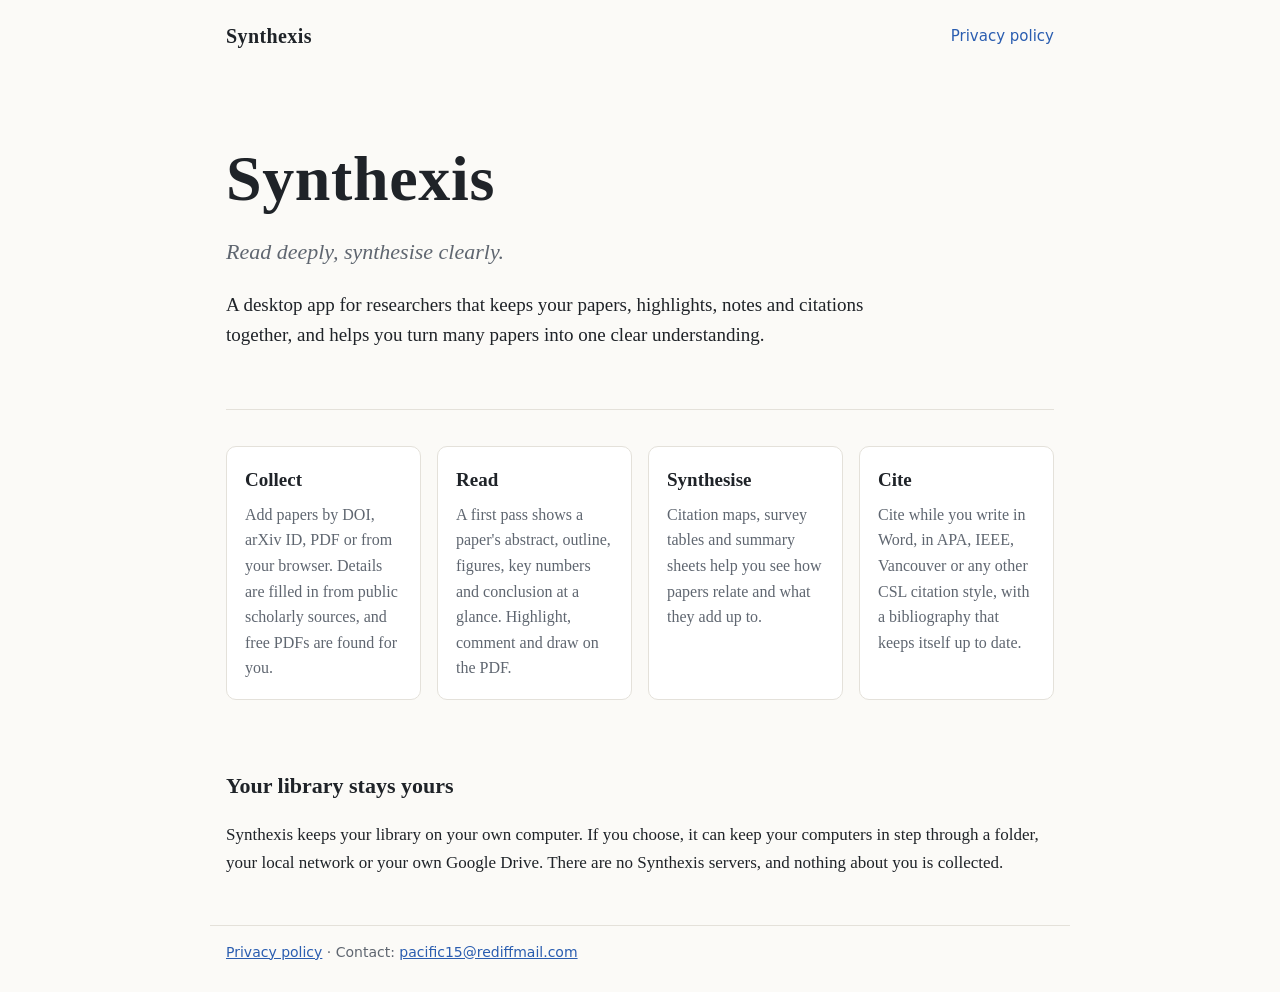
==== index.html @ 5b25b0f1 "Add files via upload" ====
<!doctype html>
<html lang="en">
<head>
  <meta charset="utf-8">
  <meta name="viewport" content="width=device-width, initial-scale=1">
  <title>Synthexis — read deeply, synthesise clearly</title>
  <meta name="description" content="Synthexis is a desktop app for researchers: collect, read, annotate and cite papers, and synthesise them into a literature survey.">
  <link rel="stylesheet" href="style.css">
</head>
<body>
  <header class="top">
    <a class="brand" href="./">Synthexis</a>
    <nav><a href="privacy.html">Privacy policy</a></nav>
  </header>

  <main>
    <section class="hero">
      <h1>Synthexis</h1>
      <p class="tagline">Read deeply, synthesise clearly.</p>
      <p class="lead">A desktop app for researchers that keeps your papers, highlights, notes and citations together, and helps you turn many papers into one clear understanding.</p>
    </section>

    <section class="features">
      <div>
        <h2>Collect</h2>
        <p>Add papers by DOI, arXiv ID, PDF or from your browser. Details are filled in from public scholarly sources, and free PDFs are found for you.</p>
      </div>
      <div>
        <h2>Read</h2>
        <p>A first pass shows a paper's abstract, outline, figures, key numbers and conclusion at a glance. Highlight, comment and draw on the PDF.</p>
      </div>
      <div>
        <h2>Synthesise</h2>
        <p>Citation maps, survey tables and summary sheets help you see how papers relate and what they add up to.</p>
      </div>
      <div>
        <h2>Cite</h2>
        <p>Cite while you write in Word, in APA, IEEE, Vancouver or any other CSL citation style, with a bibliography that keeps itself up to date.</p>
      </div>
    </section>

    <section class="note">
      <h2>Your library stays yours</h2>
      <p>Synthexis keeps your library on your own computer. If you choose, it can keep your computers in step through a folder, your local network or your own Google Drive. There are no Synthexis servers, and nothing about you is collected.</p>
    </section>
  </main>

  <footer>
    <a href="privacy.html">Privacy policy</a> · Contact: <a href="mailto:pacific15@rediffmail.com">pacific15@rediffmail.com</a>
  </footer>
</body>
</html>
---- style.css ----
:root {
  --bg: #fbfaf7;
  --ink: #1f2328;
  --muted: #5f6670;
  --accent: #2a5db0;
  --line: #e4e1da;
  --card: #ffffff;
}
@media (prefers-color-scheme: dark) {
  :root {
    --bg: #15171a;
    --ink: #e8e6e1;
    --muted: #a3a8b0;
    --accent: #7aa7f0;
    --line: #2b2f35;
    --card: #1c1f23;
  }
}
* { box-sizing: border-box; }
body {
  margin: 0;
  background: var(--bg);
  color: var(--ink);
  font: 17px/1.6 Georgia, "Iowan Old Style", "Palatino Linotype", serif;
}
a { color: var(--accent); }
.top, main, footer { max-width: 860px; margin: 0 auto; padding: 0 16px; }
.top { display: flex; justify-content: space-between; align-items: center; padding-top: 20px; padding-bottom: 20px; }
.top nav a { font: 15px system-ui, sans-serif; text-decoration: none; }
.brand { font-size: 20px; font-weight: bold; color: var(--ink); text-decoration: none; letter-spacing: 0.02em; }
.hero { padding: 56px 0 40px; border-bottom: 1px solid var(--line); }
.hero h1 { font-size: clamp(40px, 8vw, 64px); margin: 0; letter-spacing: 0.01em; }
.tagline { font-size: 22px; font-style: italic; color: var(--muted); margin: 4px 0 20px; }
.lead { font-size: 19px; max-width: 640px; }
.features { display: grid; grid-template-columns: repeat(auto-fit, minmax(190px, 1fr)); gap: 16px; padding: 36px 0; }
.features div { background: var(--card); border: 1px solid var(--line); border-radius: 10px; padding: 18px; }
.features h2 { font-size: 19px; margin: 0 0 6px; }
.features p { margin: 0; font-size: 16px; color: var(--muted); }
.note { padding-bottom: 32px; }
.note h2, .doc h2 { font-size: 22px; margin-top: 32px; }
.doc { padding-bottom: 32px; }
.doc h1 { font-size: 36px; margin: 24px 0 0; }
.muted { color: var(--muted); }
code { font-size: 15px; background: var(--card); border: 1px solid var(--line); border-radius: 4px; padding: 1px 4px; }
footer { border-top: 1px solid var(--line); padding-top: 18px; padding-bottom: 32px; font: 14px system-ui, sans-serif; color: var(--muted); }
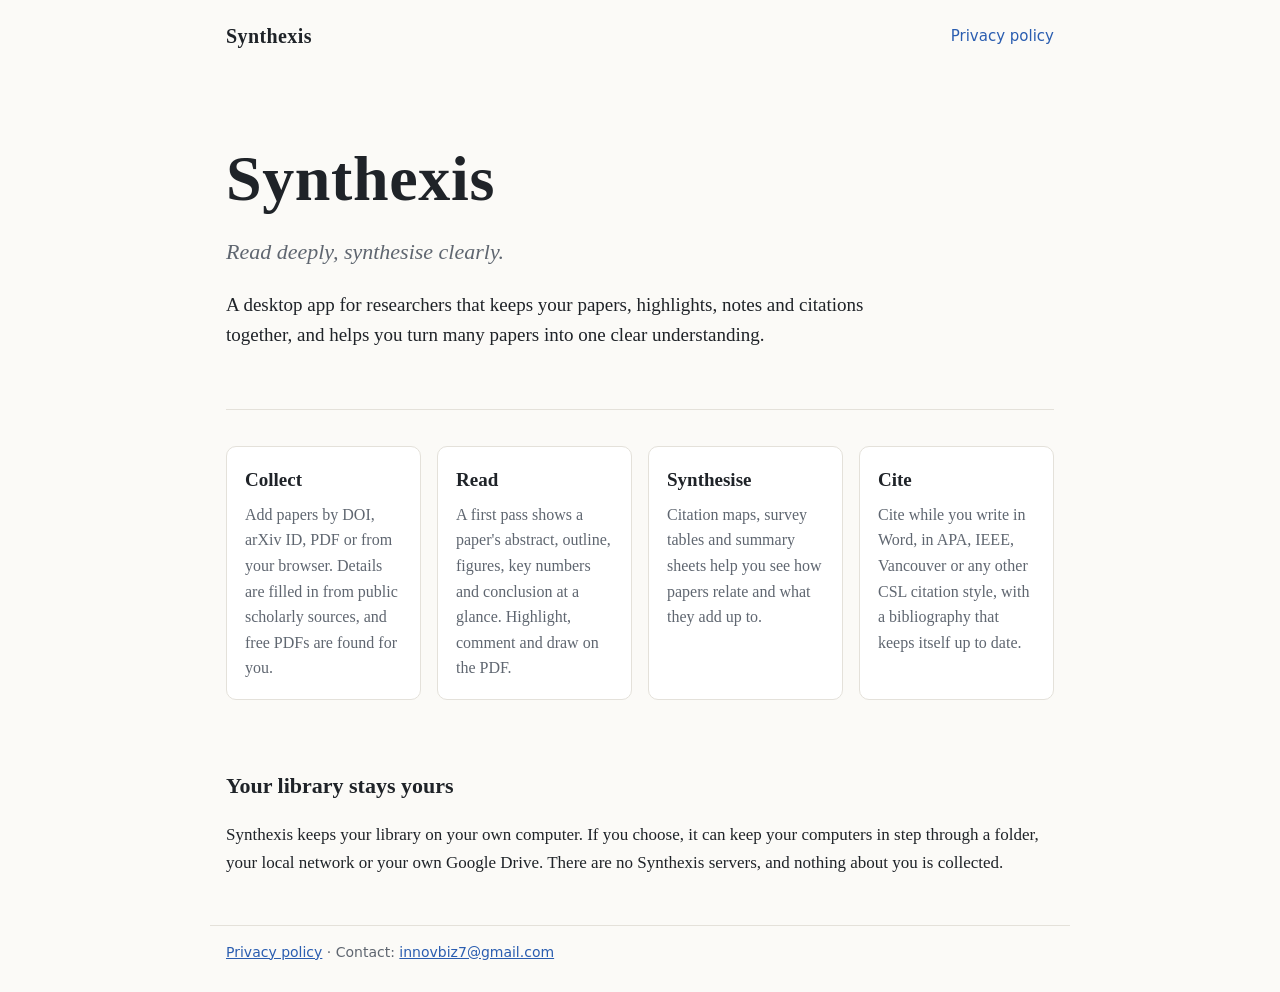
==== commit 0be76d97: "Update contact email in footer" ====
--- a/index.html
+++ b/index.html
@@ -46,7 +46,7 @@
   </main>
 
   <footer>
-    <a href="privacy.html">Privacy policy</a> · Contact: <a href="mailto:pacific15@rediffmail.com">pacific15@rediffmail.com</a>
+    <a href="privacy.html">Privacy policy</a> · Contact: <a href="mailto:innovbiz7@gmail.com">innovbiz7@gmail.com</a>
   </footer>
 </body>
 </html>
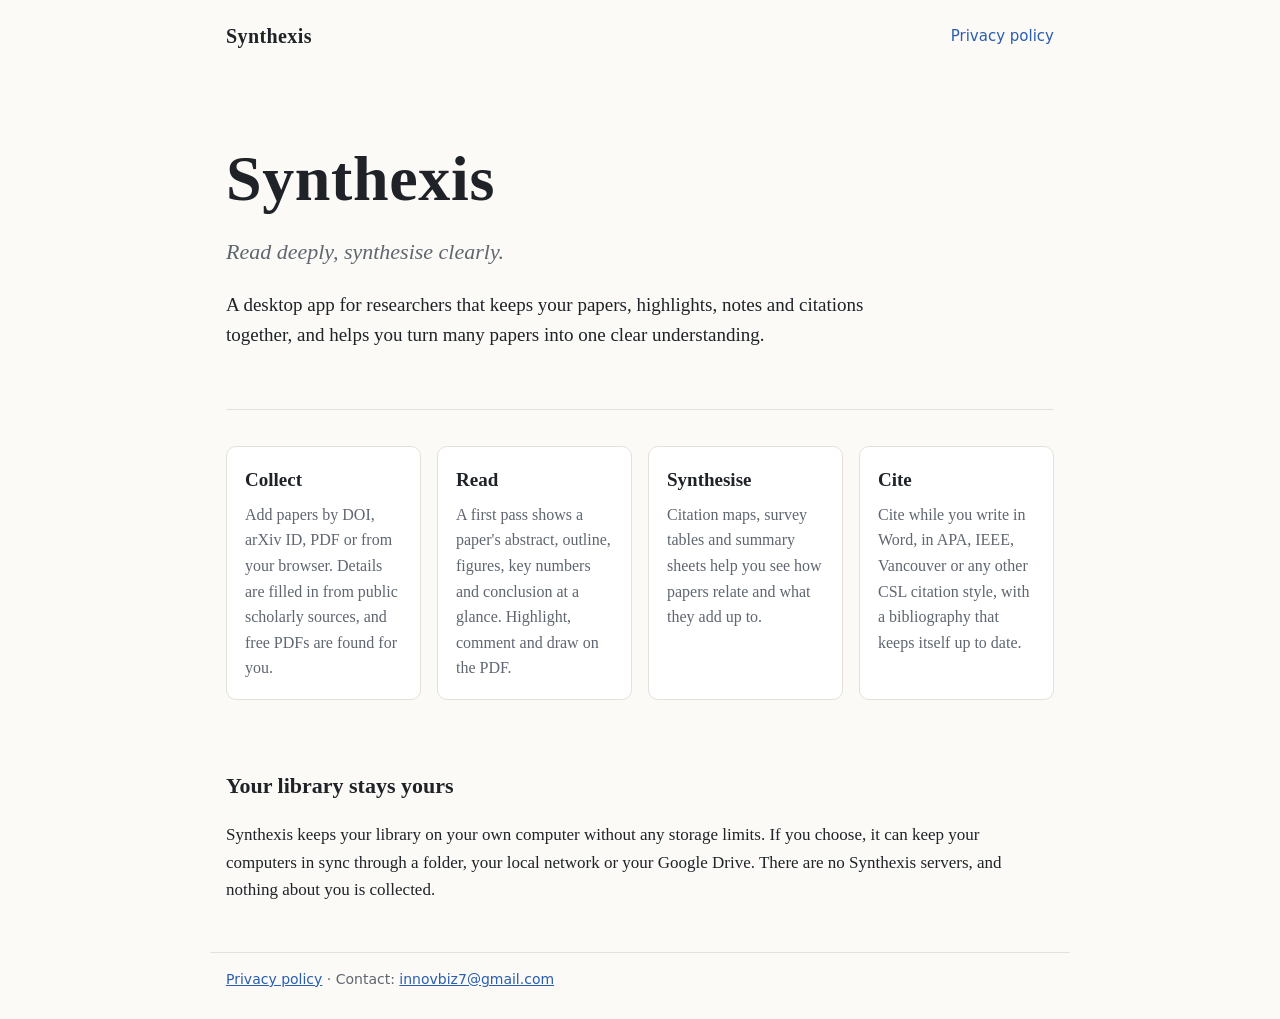
==== commit d0343c1f: "Update paragraph to clarify storage limits" ====
--- a/index.html
+++ b/index.html
@@ -41,7 +41,7 @@
 
     <section class="note">
       <h2>Your library stays yours</h2>
-      <p>Synthexis keeps your library on your own computer. If you choose, it can keep your computers in step through a folder, your local network or your own Google Drive. There are no Synthexis servers, and nothing about you is collected.</p>
+      <p>Synthexis keeps your library on your own computer without any storage limits. If you choose, it can keep your computers in sync through a folder, your local network or your Google Drive. There are no Synthexis servers, and nothing about you is collected.</p>
     </section>
   </main>
 
